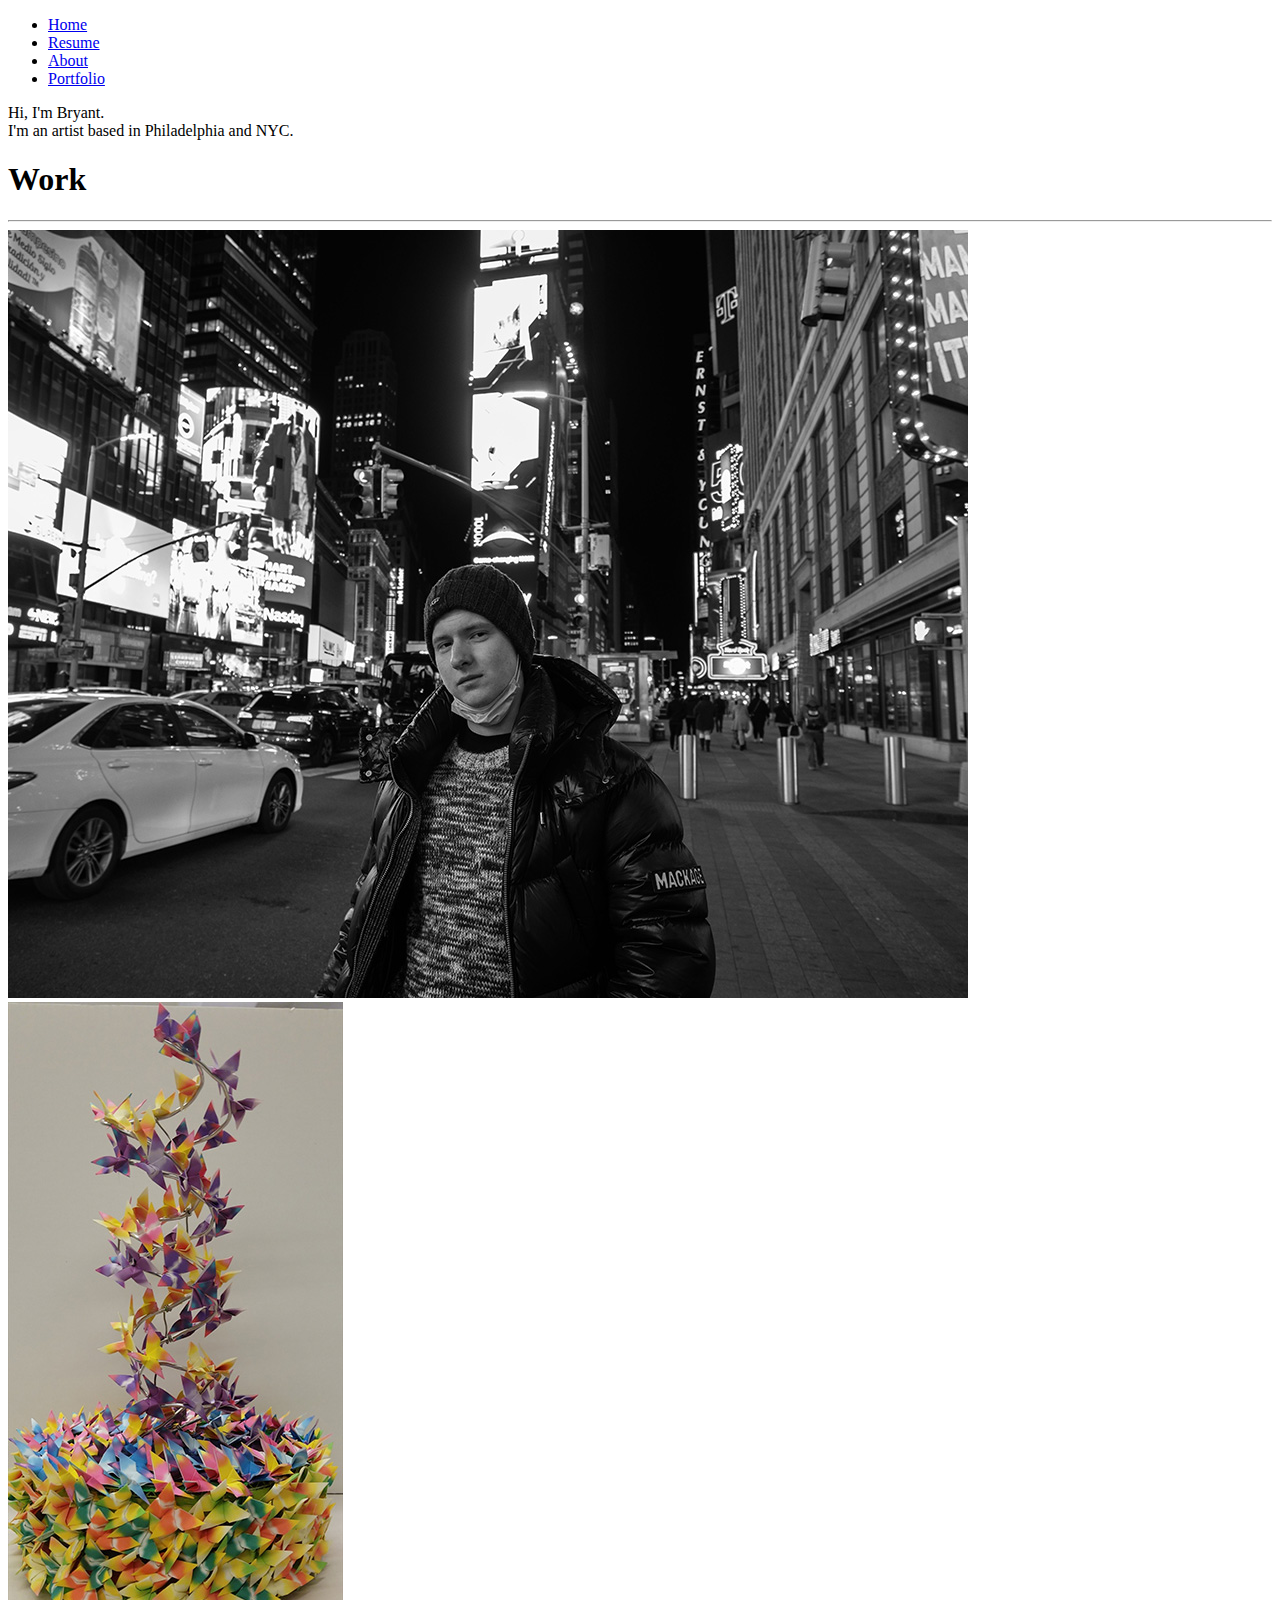
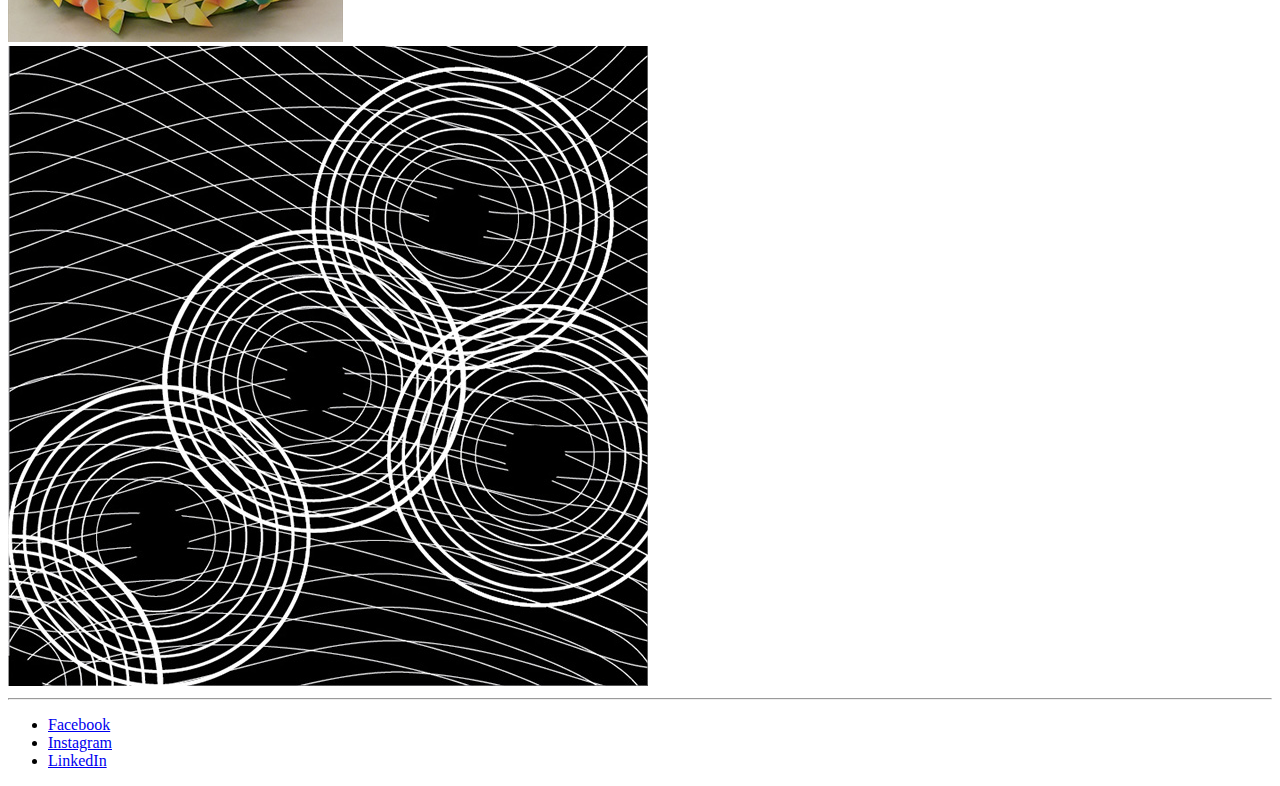
==== index.html @ 46491bd8 "imported content" ====
<!DOCTYPE html>
<html lang="en">
<head>
    <meta charset="UTF-8">
    <meta name="viewport" content="width=device-width, initial-scale=1.0">
    <link rel="normalize" href="css/normalize.css">
    <link rel="stylesheet" href="css/styles.css">
    <title>Home Page</title>
</head>
<body>
    <div id="header">
        <ul class="navigation">
            <li><a href="index.html">Home</a></li>
            <li><a href="resume.html">Resume</a></li>
            <li><a href="about.html">About</a></li>
            <li><a href="portfolio.html">Portfolio</a></li>
        </ul>
    </div>
    <div class="intro_text">
        <p class="text">Hi, I'm Bryant. <br> I'm an artist based in Philadelphia and NYC.</p>
    </div>
    <div class="frontpage">
    <h1 class="Work">Work</h1>
    <hr class="divider">
        <div class="row">
            <div><img class="photo" src="images/PHTO-110-Assignment_2_2.jpg" alt="Photography_Assignment_2"></div>
            <div><img class="photo" src="images/Wire_Project.jpg" alt="Butterfly Sculpture"></div>
            <div><img class="photo" src="images/P1_SoundAnalysis_1.jpg" alt="SoundAnalysis"></div>
        </div>
        <hr class="divider">
    </div>
    </body>
    
<footer id="footer">
    <div class="contact">
        <ul class="social_links">
            <li><a href="https://www.facebook.com/itsbryant1125">Facebook</a></li>
            <li><a href="https://www.instagram.com/lu.bry/">Instagram</a></li>
            <li><a href="https://www.linkedin.com/in/bryant-lu-22a4711a2/">LinkedIn</a></li>
        </ul>
        </div>
</footer>
</html>
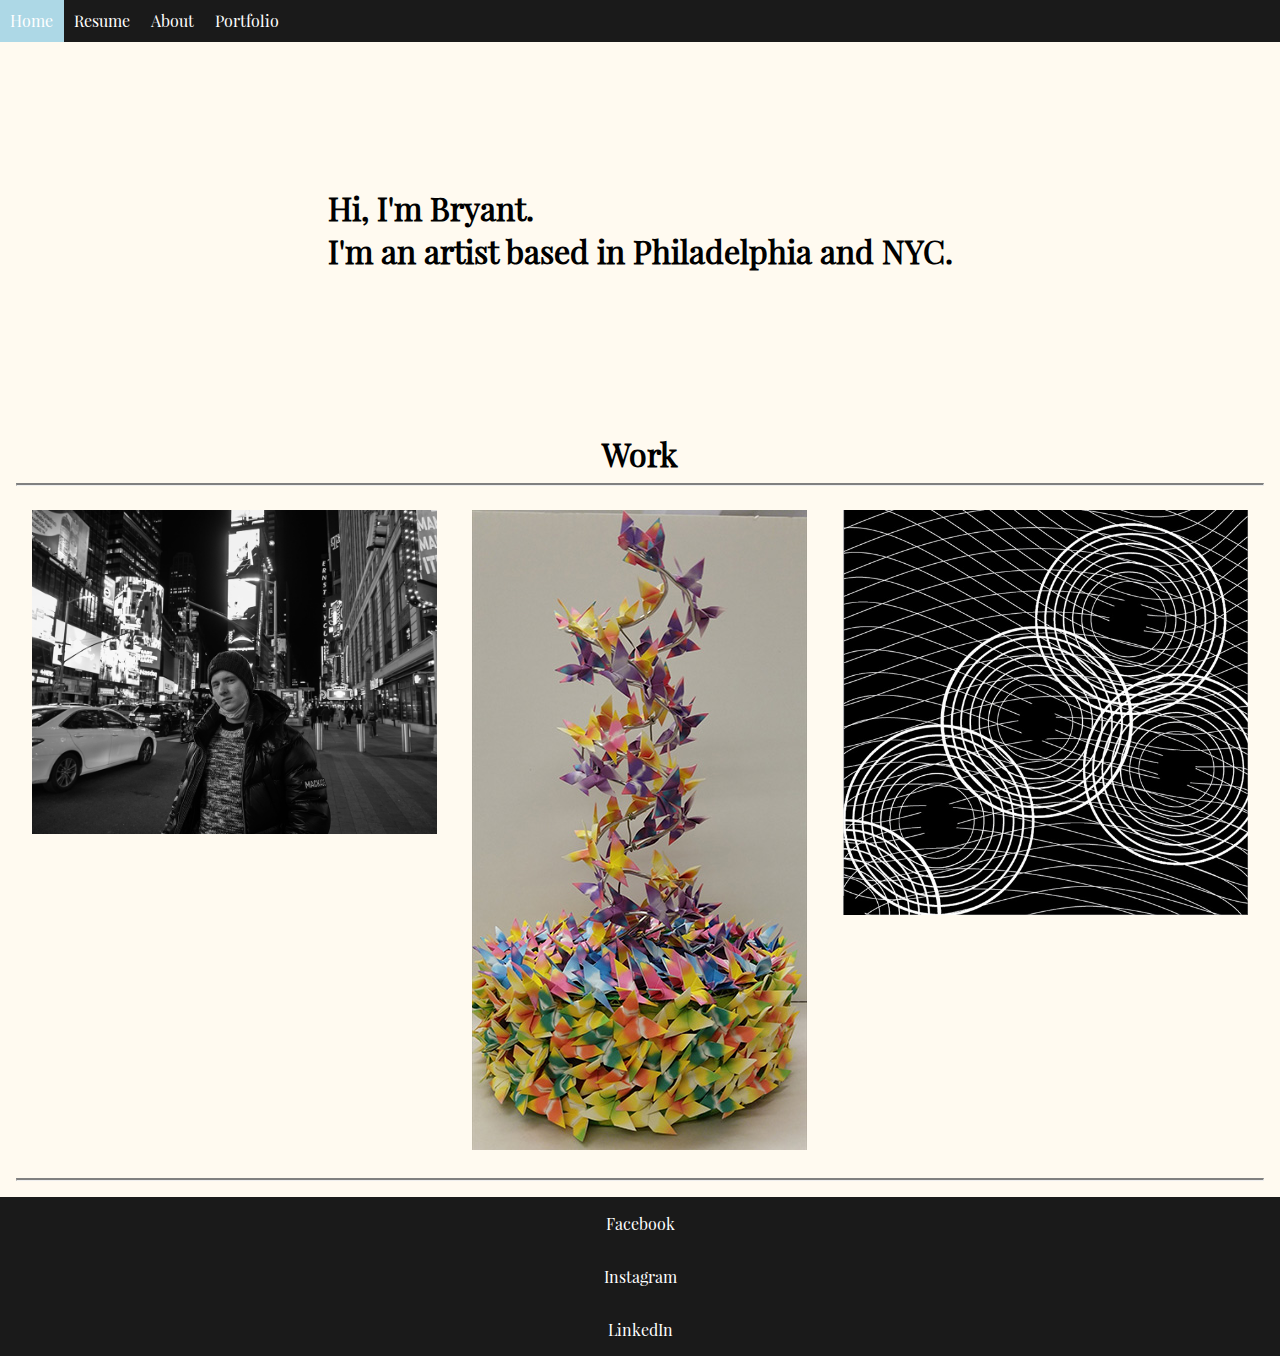
==== commit e4abead6: "Updated CSS with grid" ====
--- a/index.html
+++ b/index.html
@@ -21,12 +21,12 @@
     </div>
     <div class="frontpage">
     <h1 class="Work">Work</h1>
-    <hr class="divider">
-        <div class="row">
-            <div><img class="photo" src="images/PHTO-110-Assignment_2_2.jpg" alt="Photography_Assignment_2"></div>
-            <div><img class="photo" src="images/Wire_Project.jpg" alt="Butterfly Sculpture"></div>
-            <div><img class="photo" src="images/P1_SoundAnalysis_1.jpg" alt="SoundAnalysis"></div>
-        </div>
+        <hr class="divider">
+            <div class="row">
+                <div><img class="photo" src="images/PHTO-110-Assignment_2_2.jpg" alt="Photography_Assignment_2"></div>
+                <div><img class="photo" src="images/Wire_Project.jpg" alt="Butterfly Sculpture"></div>
+                <div><img class="photo" src="images/P1_SoundAnalysis_1.jpg" alt="SoundAnalysis"></div>
+            </div>
         <hr class="divider">
     </div>
     </body>
--- a/css/styles.css
+++ b/css/styles.css
@@ -0,0 +1,173 @@
+html {
+    box-sizing: border-box;
+    font-size: 100%;
+ }
+
+ @font-face {
+    font-family: 'PlayfairDisplay_Regular' ;
+    src: url('../fonts/PlayfairDisplay-Regular.otf')
+ }
+
+@font-face {
+     font-family: 'PlayfairDisplay_Bold';
+     src: url('../fonts/PlayfairDisplay-Bold.otf');
+     font-weight: bold;
+ }
+
+body {
+    font-family: 'PlayfairDisplay_Regular', serif;
+    font-size: 1rem;
+    background-color: #FFFAF0;
+    margin: 0;
+    padding: 0;
+}
+
+.navigation {
+    background-color: #1a1a1a;
+    list-style-type: none;
+    margin: 0;
+    padding: 0;
+    
+    display: flex;
+    flex-direction: column;
+}
+
+.navigation a {
+    border-bottom: .5px solid #FFFAF0;
+    display: block;
+    color: white;
+    padding: .65rem;
+    text-align: center;
+    text-decoration: none;
+}
+
+.navigation a:hover {
+    background-color: lightblue;
+}
+
+.social_links {
+    background-color: #1a1a1a;
+    list-style-type: none;
+    text-align: center;
+    margin: 0;
+    padding: 0;
+
+    display: flex;
+    flex-direction: column; /*turn this into a row after social links are made into icons and have them grouped at the center*/
+} 
+
+/*make social media links icons*/
+.social_links a {
+    border-bottom: .5px solid #FFFAF0;
+    display: block;
+    color: white;
+    padding: 1rem;
+    text-align: center;
+    text-decoration: none;
+}
+
+@media screen and (min-width: 376px) {
+    .portfolio {
+        display: grid;
+        grid-template-columns: 1fr 1fr 1fr;
+        grid-gap: 1rem;
+        padding: 1rem;
+        max-width: 80rem;
+        margin: auto;
+    }
+}
+
+@media screen and (min-width: 768px) {
+    .navigation {
+        flex-direction: row;
+        flex-wrap: wrap;
+    }
+    .navigation a {
+        border-bottom: none;
+    }
+    .social_links a {
+        border-bottom: none;
+    }  /*remove this once icons are in place*/
+
+    .about_me {
+        max-width: 30rem;
+    }
+
+    div.row {
+        display: grid;
+        grid-template-columns: 1fr 1fr 1fr;
+    }
+    
+}
+
+h1 {
+    font-weight: bold;
+}
+
+h1.resume_headers {
+    margin: 0;
+}
+
+div.intro_text {
+    font-weight: bold;
+    padding: 7rem 3.5rem;
+    font-size: 200%;
+    background-size: cover;
+    display: flex;
+    justify-content: center;
+}
+
+div.frontpage {
+    margin: 1rem
+}
+
+h1.Work {
+    font-weight: bold;
+    margin: 0;
+    padding: 0 1rem;
+    text-align: center;
+}
+
+hr.divider {
+    border-top: 2px solid;
+}
+
+p {
+    font-family: 'PlayfairDisplay_Regular', serif;
+    display: block;
+    margin-block-start: 1em;
+    margin-block-end: 1em;
+}
+
+.row {
+    display: grid;
+    justify-items: center;
+    padding: 1rem;
+}
+
+.about_me {
+    margin: 5rem auto;
+    padding: .5rem 1rem 1rem;
+}
+
+.portfolio {
+    display: grid;
+    grid-gap: 1rem;
+    padding: 1rem;
+}
+
+.photo {
+    width: 100%;
+    height: auto;
+}
+
+.main {
+    margin: 3rem auto;
+    padding: 1rem;
+    line-height: 1.6rem;
+    max-width: 610px;
+}
+
+.resume ul {
+    list-style-type: none;
+}
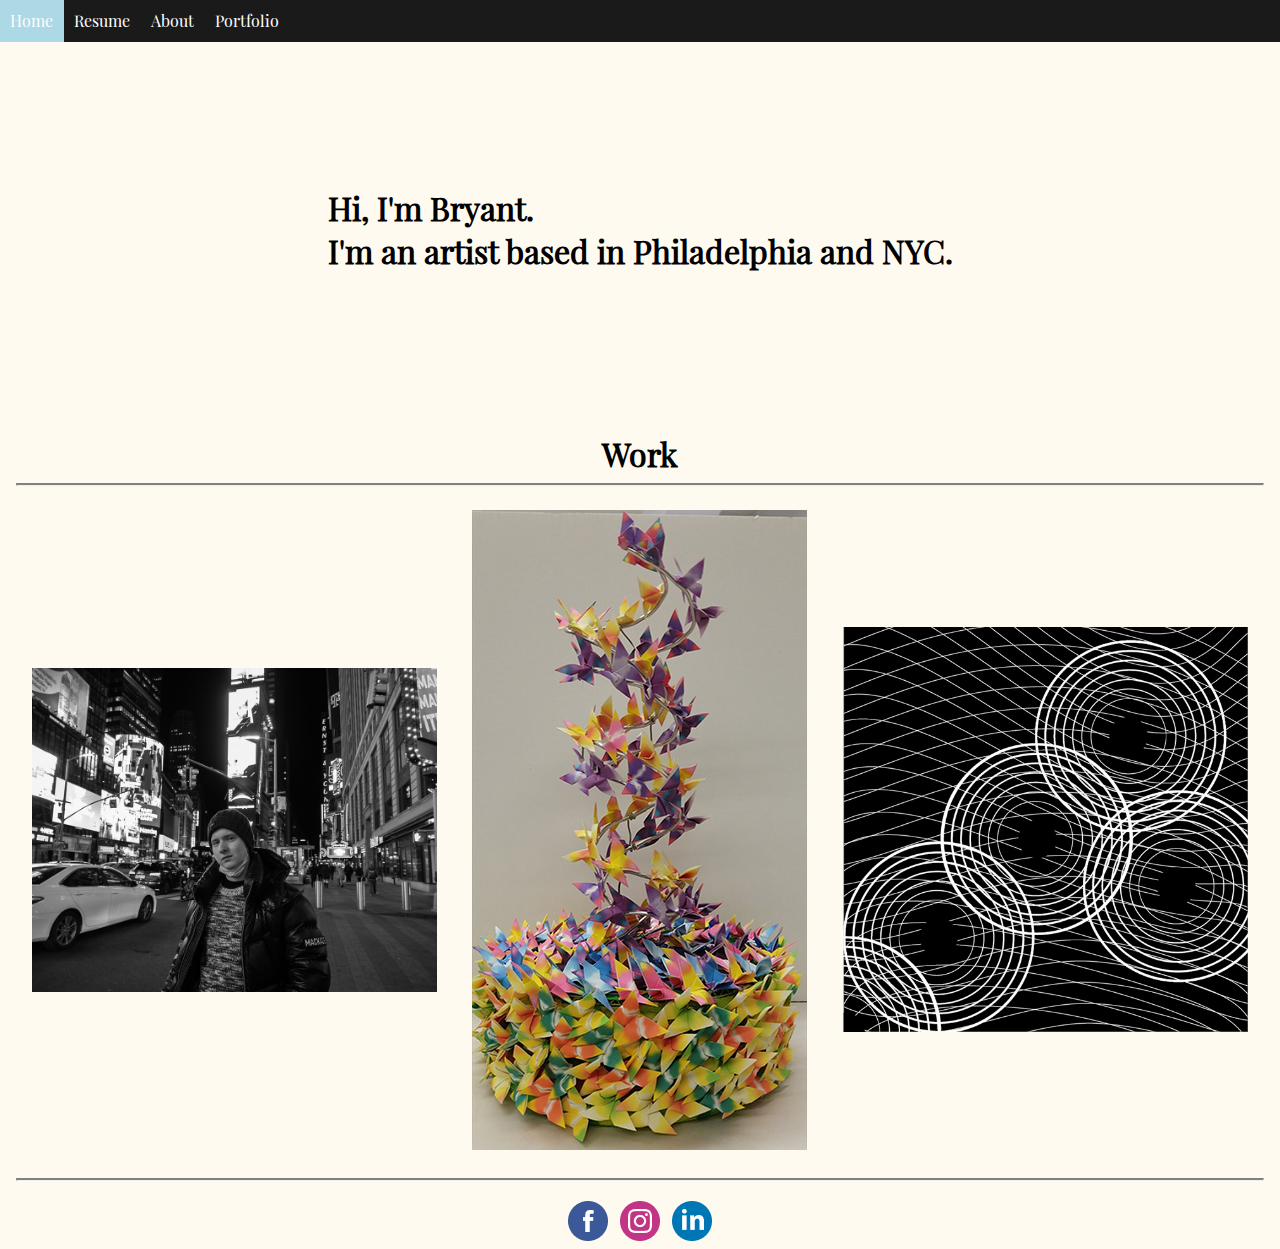
==== commit a048916e: "Updated html and css files" ====
--- a/index.html
+++ b/index.html
@@ -20,7 +20,7 @@
         <p class="text">Hi, I'm Bryant. <br> I'm an artist based in Philadelphia and NYC.</p>
     </div>
     <div class="frontpage">
-    <h1 class="Work">Work</h1>
+    <h1 class="Work">Work</h1> 
         <hr class="divider">
             <div class="row">
                 <div><img class="photo" src="images/PHTO-110-Assignment_2_2.jpg" alt="Photography_Assignment_2"></div>
@@ -34,9 +34,9 @@
 <footer id="footer">
     <div class="contact">
         <ul class="social_links">
-            <li><a href="https://www.facebook.com/itsbryant1125">Facebook</a></li>
-            <li><a href="https://www.instagram.com/lu.bry/">Instagram</a></li>
-            <li><a href="https://www.linkedin.com/in/bryant-lu-22a4711a2/">LinkedIn</a></li>
+            <li><a href="https://www.facebook.com/itsbryant1125"><img src="icons/FacebookLogo.png"></a></li>
+            <li><a href="https://www.instagram.com/lu.bry/"><img src="icons/InstagramLogo.png" alt=""></a></li>
+            <li><a href="https://www.linkedin.com/in/bryant-lu-22a4711a2/"><img src="icons/LinkedinLogo.png" alt=""></a></li>
         </ul>
         </div>
 </footer>
--- a/css/styles.css
+++ b/css/styles.css
@@ -46,24 +46,28 @@
 }
 
 .social_links {
-    background-color: #1a1a1a;
+     /*make transparent*/
     list-style-type: none;
     text-align: center;
     margin: 0;
     padding: 0;
-
-    display: flex;
-    flex-direction: column; /*turn this into a row after social links are made into icons and have them grouped at the center*/
+     /*turn this into a row after social links are made into icons and have them grouped at the center*/
 } 
 
 /*make social media links icons*/
-.social_links a {
-    border-bottom: .5px solid #FFFAF0;
-    display: block;
-    color: white;
-    padding: 1rem;
-    text-align: center;
-    text-decoration: none;
+.social_links li {
+    display: inline-block;
+    list-style-type: none;
+}
+
+.social_links li a {
+    border-bottom: none;
+}
+
+.social_links li img {
+    width: 48px;
+    height: 48px;
+    margin: auto;
 }
 
 @media screen and (min-width: 376px) {
@@ -108,6 +112,12 @@
     margin: 0;
 }
 
+h1.portfolio_heading {
+    text-align: center;
+    padding: 1rem;
+    margin: 0;
+}
+
 div.intro_text {
     font-weight: bold;
     padding: 7rem 3.5rem;
@@ -118,7 +128,7 @@
 }
 
 div.frontpage {
-    margin: 1rem
+    margin: 1rem;
 }
 
 h1.Work {
@@ -139,8 +149,13 @@
     margin-block-end: 1em;
 }
 
+#sculptures {
+    grid-column-start: 2;
+}
+
 .row {
     display: grid;
+    align-items: center;
     justify-items: center;
     padding: 1rem;
 }
@@ -171,3 +186,42 @@
 .resume ul {
     list-style-type: none;
 }
+
+/* .flip-card {
+    background-color: transparent;
+    width: 960;
+    height: 768;
+    perspective: 1000px;
+}
+
+.flip-card-inner {
+    position: relative;
+    width: 100%;
+    height: 100%;
+    text-align: center;
+    transition: transform 0.8s;
+    transform-style: preserve-3d;
+    cursor: pointer;
+}
+
+.flip-card:hover .flip-card-inner {
+    transform: rotateY(180deg);
+}
+
+.flip-card-front, .flip-card-back {
+    position: absolute;
+    width: 100%;
+    height: 100%;
+    backface-visibility: hidden;
+}
+
+.flip-card-front {
+    background-color: #bbb;
+    color: black;
+}
+
+.flip-card-back {
+    background-color: gray;
+    color: white;
+    transform: rotateY(180deg);
+} */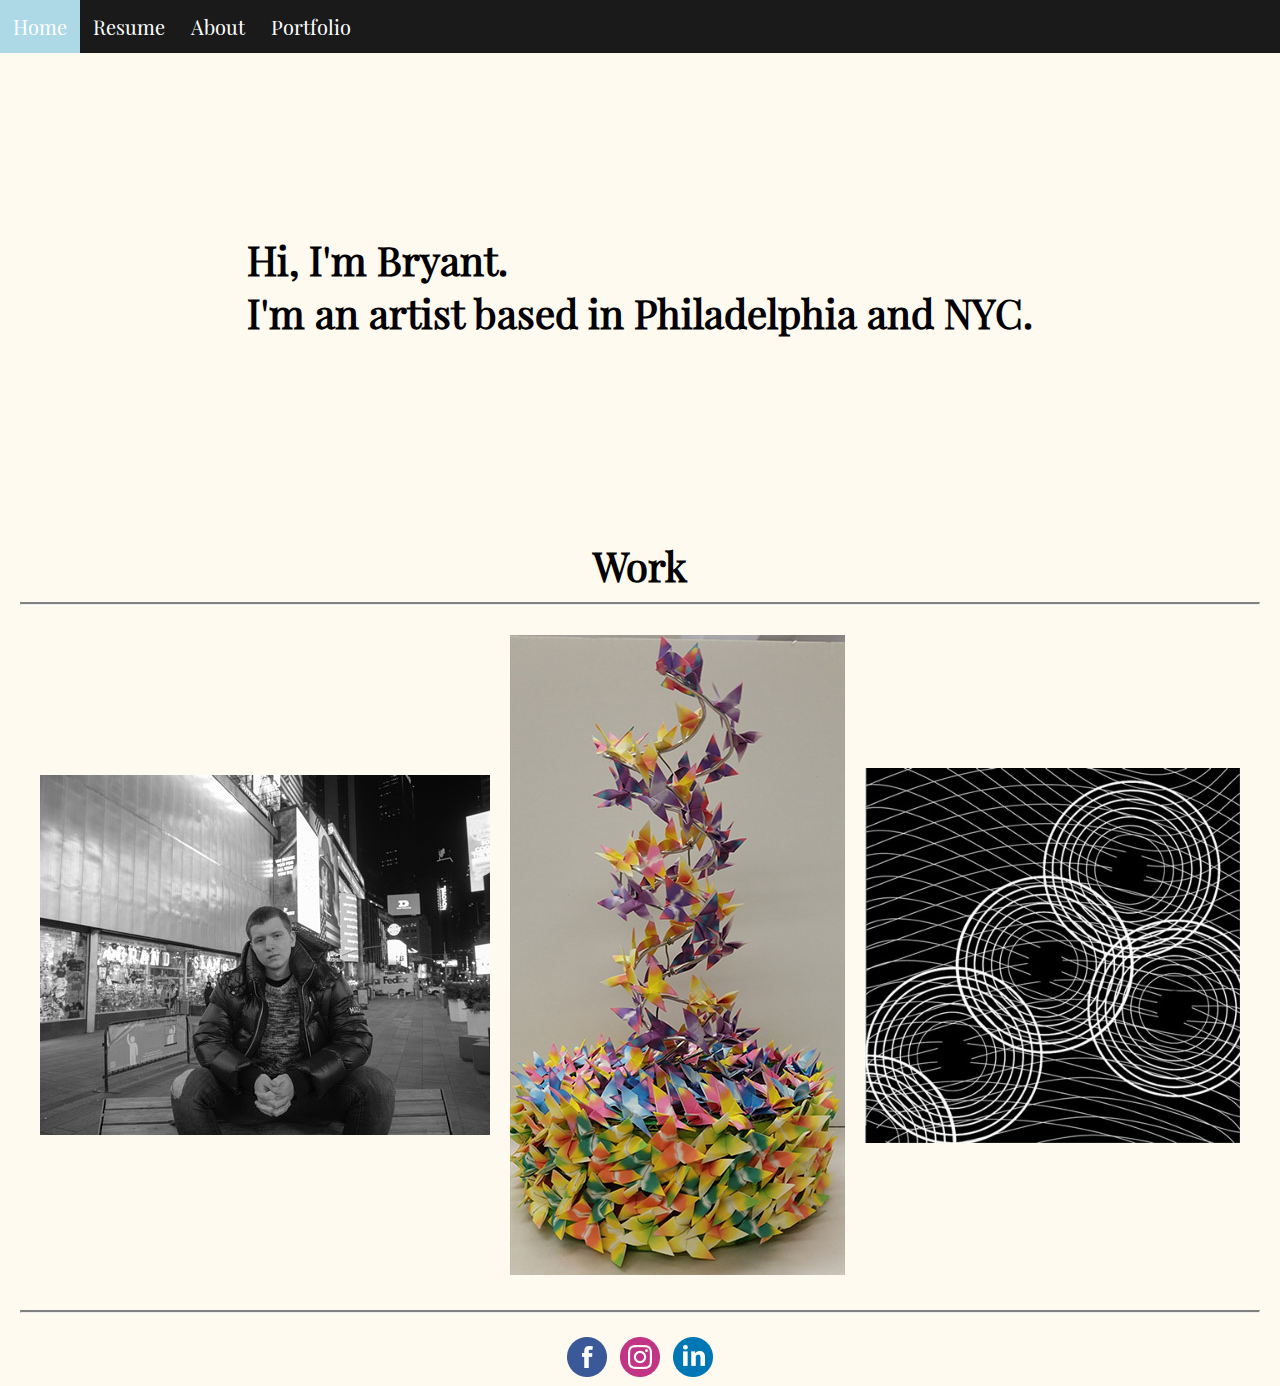
==== commit 1c228ed3: "Updated html and css" ====
--- a/index.html
+++ b/index.html
@@ -23,14 +23,30 @@
     <h1 class="Work">Work</h1> 
         <hr class="divider">
             <div class="row">
-                <div><img class="photo" src="images/PHTO-110-Assignment_2_2.jpg" alt="Photography_Assignment_2"></div>
-                <div><img class="photo" src="images/Wire_Project.jpg" alt="Butterfly Sculpture"></div>
-                <div><img class="photo" src="images/P1_SoundAnalysis_1.jpg" alt="SoundAnalysis"></div>
+                <div>
+                    <picture>
+                        <source media="(min-width: 1280px)" srcset="images/PHTO-110-Assignment_1_1_450w.jpg">
+                        <source media="(min-width: 768px)" srcset="images/PHTO-110-Assignment_1_1_250w.jpg">
+                        <img src="images/PHTO-110-Assignment_1_1_275w.jpg" alt="Photography_Assignment_1">
+                    </picture>
+                    <!--<img class="photo" src="images/PHTO-110-Assignment_2_2.jpg" alt="Photography_Assignment_2">-->
+                </div>
+                <div>
+                    <picture>
+                        <source media="(min-width: 1280px)" srcset="images/Wire_Project.jpg">
+                        <img class="photo" src="images/Wire_Project_200w.jpg" alt="Butterfly Sculpture">
+                    </picture>
+                </div>
+                <div>
+                    <picture>
+                        <source media="(min-width: 1280px)" srcset="images/P1_SoundAnalysis_1_450w.jpg">
+                        <img class="photo" src="images/P1_SoundAnalysis_1_275w.jpg" alt="SoundAnalysis">
+                    </picture>
+                </div>
             </div>
-        <hr class="divider">
-    </div>
+            <hr class="divider">
+        </div>
     </body>
-    
 <footer id="footer">
     <div class="contact">
         <ul class="social_links">
@@ -38,6 +54,6 @@
             <li><a href="https://www.instagram.com/lu.bry/"><img src="icons/InstagramLogo.png" alt=""></a></li>
             <li><a href="https://www.linkedin.com/in/bryant-lu-22a4711a2/"><img src="icons/LinkedinLogo.png" alt=""></a></li>
         </ul>
-        </div>
+    </div>
 </footer>
 </html>--- a/css/styles.css
+++ b/css/styles.css
@@ -20,6 +20,19 @@
     background-color: #FFFAF0;
     margin: 0;
     padding: 0;
+
+    animation: fadeInAnimation ease 1.5s;
+    animation-iteration-count: 1;
+    animation-fill-mode:forwards;
+}
+
+@keyframes fadeInAnimation {
+    0% {
+        opacity: 0;
+    }
+    100% {
+        opacity: 1;
+    }
 }
 
 .navigation {
@@ -89,10 +102,7 @@
     .navigation a {
         border-bottom: none;
     }
-    .social_links a {
-        border-bottom: none;
-    }  /*remove this once icons are in place*/
-
+    
     .about_me {
         max-width: 30rem;
     }
@@ -102,6 +112,12 @@
         grid-template-columns: 1fr 1fr 1fr;
     }
     
+}
+
+@media screen and (min-width: 1280px) {
+    html {
+        font-size: 125%;
+    }
 }
 
 h1 {
@@ -153,6 +169,11 @@
     grid-column-start: 2;
 }
 
+.holdertext{
+    text-align: center;
+    font-weight: bold;
+}
+
 .row {
     display: grid;
     align-items: center;
@@ -165,6 +186,11 @@
     padding: .5rem 1rem 1rem;
 }
 
+.about_text {
+    font-size: 1rem;
+    line-height: 1.5;
+}
+
 .portfolio {
     display: grid;
     grid-gap: 1rem;
@@ -186,42 +212,3 @@
 .resume ul {
     list-style-type: none;
 }
-
-/* .flip-card {
-    background-color: transparent;
-    width: 960;
-    height: 768;
-    perspective: 1000px;
-}
-
-.flip-card-inner {
-    position: relative;
-    width: 100%;
-    height: 100%;
-    text-align: center;
-    transition: transform 0.8s;
-    transform-style: preserve-3d;
-    cursor: pointer;
-}
-
-.flip-card:hover .flip-card-inner {
-    transform: rotateY(180deg);
-}
-
-.flip-card-front, .flip-card-back {
-    position: absolute;
-    width: 100%;
-    height: 100%;
-    backface-visibility: hidden;
-}
-
-.flip-card-front {
-    background-color: #bbb;
-    color: black;
-}
-
-.flip-card-back {
-    background-color: gray;
-    color: white;
-    transform: rotateY(180deg);
-} */